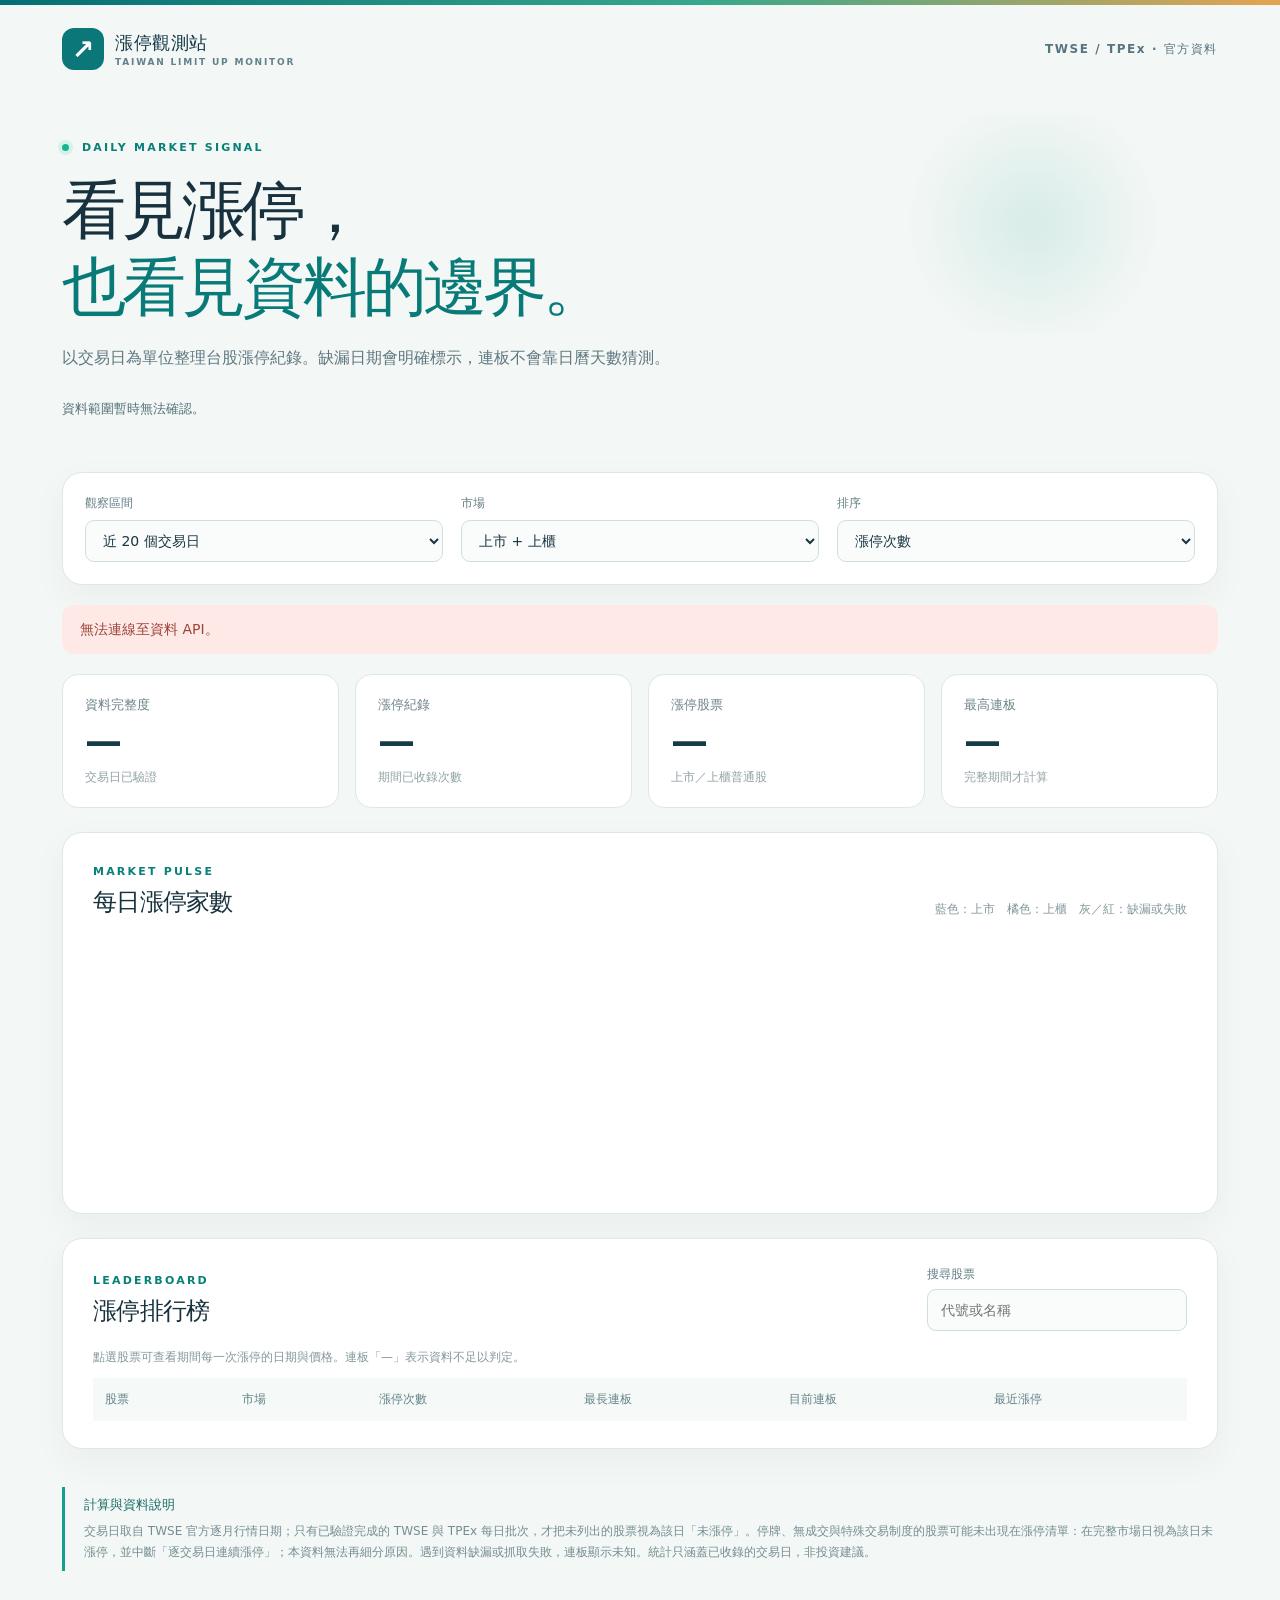
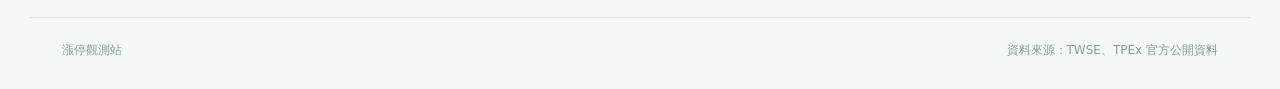
==== index.html @ 6367a00f "Initial Taiwan limit-up website" ====
<!doctype html>
<html lang="zh-Hant">
<head>
  <meta charset="utf-8">
  <meta name="viewport" content="width=device-width, initial-scale=1">
  <meta name="description" content="台股上市與上櫃普通股每日漲停紀錄、交易日連板與漲停排行榜。">
  <meta http-equiv="Content-Security-Policy" content="default-src 'none'; script-src 'self' https://script.google.com https://script.googleusercontent.com; style-src 'self'; base-uri 'none'; form-action 'none'">
  <title>漲停觀測站｜台股交易日統計</title>
  <link rel="stylesheet" href="styles.css">
  <script defer src="config.js"></script>
  <script defer src="stats.js"></script>
  <script defer src="app.js"></script>
</head>
<body>
  <div class="topline"></div>
  <header class="site-header wrap">
    <a class="brand" href="#top" aria-label="漲停觀測站首頁"><span class="brand-mark">↗</span><span>漲停觀測站<small>TAIWAN LIMIT UP MONITOR</small></span></a>
    <span class="header-tag">TWSE / TPEx · 官方資料</span>
  </header>
  <main id="top" class="wrap">
    <section class="hero" aria-labelledby="page-title">
      <div class="eyebrow"><span class="live-dot"></span> DAILY MARKET SIGNAL</div>
      <h1 id="page-title">看見漲停，<br><em>也看見資料的邊界。</em></h1>
      <p>以交易日為單位整理台股漲停紀錄。缺漏日期會明確標示，連板不會靠日曆天數猜測。</p>
      <div class="meta-line" id="coverage">正在讀取資料涵蓋範圍…</div>
    </section>

    <section class="panel filters" aria-label="統計條件">
      <div class="filter-group"><label for="period">觀察區間</label><select id="period"><option value="5">近 5 個交易日</option><option value="10">近 10 個交易日</option><option value="20" selected>近 20 個交易日</option><option value="30">近 30 個交易日</option><option value="60">近 60 個交易日</option><option value="custom">自訂交易日數</option></select></div>
      <div class="filter-group custom-group" id="custom-group" hidden><label for="custom-days">交易日數（1–120）</label><input id="custom-days" type="number" min="1" max="120" value="20"></div>
      <div class="filter-group"><label for="market">市場</label><select id="market"><option value="ALL">上市 + 上櫃</option><option value="TWSE">上市 TWSE</option><option value="TPEx">上櫃 TPEx</option></select></div>
      <div class="filter-group"><label for="sort">排序</label><select id="sort"><option value="count">漲停次數</option><option value="longest">最長連板</option><option value="current">截至最新交易日連板</option><option value="last_date">最近漲停日</option></select></div>
    </section>

    <div id="notice" class="notice" role="status" aria-live="polite">準備載入交易日與漲停資料…</div>

    <section class="metrics" aria-label="期間摘要">
      <article class="metric"><span>資料完整度</span><strong id="metric-coverage">—</strong><small id="metric-coverage-sub">交易日已驗證</small></article>
      <article class="metric"><span>漲停紀錄</span><strong id="metric-hits">—</strong><small>期間已收錄次數</small></article>
      <article class="metric"><span>漲停股票</span><strong id="metric-stocks">—</strong><small>上市／上櫃普通股</small></article>
      <article class="metric"><span>最高連板</span><strong id="metric-streak">—</strong><small>完整期間才計算</small></article>
    </section>

    <section class="panel chart-panel" aria-labelledby="chart-title">
      <div class="section-heading"><div><span class="section-kicker">MARKET PULSE</span><h2 id="chart-title">每日漲停家數</h2></div><p>藍色：上市　橘色：上櫃　灰／紅：缺漏或失敗</p></div>
      <div class="chart-scroll"><svg id="daily-chart" role="img" aria-label="每日 TWSE 與 TPEx 漲停家數長條圖"></svg></div>
      <div id="chart-table" class="sr-only"></div>
    </section>

    <section class="panel ranking-panel" aria-labelledby="ranking-title">
      <div class="section-heading ranking-heading"><div><span class="section-kicker">LEADERBOARD</span><h2 id="ranking-title">漲停排行榜</h2></div><label class="search"><span>搜尋股票</span><input id="search" type="search" placeholder="代號或名稱" autocomplete="off"></label></div>
      <p class="table-hint">點選股票可查看期間每一次漲停的日期與價格。連板「—」表示資料不足以判定。</p>
      <div class="table-scroll"><table><thead><tr><th>股票</th><th>市場</th><th>漲停次數</th><th>最長連板</th><th>目前連板</th><th>最近漲停</th></tr></thead><tbody id="ranking-body"></tbody></table></div>
      <div id="empty" class="empty" hidden>此條件下沒有已收錄的漲停股票。</div>
    </section>

    <aside class="method" aria-label="資料說明"><strong>計算與資料說明</strong><p>交易日取自 TWSE 官方逐月行情日期；只有已驗證完成的 TWSE 與 TPEx 每日批次，才把未列出的股票視為該日「未漲停」。停牌、無成交與特殊交易制度的股票可能未出現在漲停清單：在完整市場日視為該日未漲停，並中斷「逐交易日連續漲停」；本資料無法再細分原因。遇到資料缺漏或抓取失敗，連板顯示未知。統計只涵蓋已收錄的交易日，非投資建議。</p></aside>
  </main>
  <footer class="wrap footer"><span>漲停觀測站</span><span>資料來源：TWSE、TPEx 官方公開資料</span></footer>
</body>
</html>
---- styles.css ----
:root{color-scheme:light;font-family:Inter,"Noto Sans TC","Microsoft JhengHei",system-ui,sans-serif;color:#17313e;background:#f3f7f5;font-synthesis:none}*{box-sizing:border-box}body{margin:0}.topline{height:5px;background:linear-gradient(90deg,#056e73,#36a88c 55%,#e5a350)}.wrap{max-width:1220px;margin:auto;padding-left:32px;padding-right:32px}.site-header{height:88px;display:flex;align-items:center;justify-content:space-between}.brand{display:flex;align-items:center;gap:11px;color:#113745;text-decoration:none;font-weight:800;font-size:18px;letter-spacing:.03em}.brand small{display:block;margin-top:2px;color:#62808b;font-size:9px;letter-spacing:.2em;font-weight:700}.brand-mark{display:grid;place-items:center;width:42px;height:42px;border-radius:12px;background:#0b7778;color:#fff;font-size:27px}.header-tag{color:#557581;font-size:12px;font-weight:700;letter-spacing:.13em}.hero{padding:48px 0 54px;position:relative}.hero:after{content:"";position:absolute;right:3%;top:20px;width:300px;height:220px;background:radial-gradient(circle,#a5d8d0 0,transparent 68%);opacity:.35;pointer-events:none}.eyebrow,.section-kicker{font-size:11px;letter-spacing:.2em;color:#078079;font-weight:800}.live-dot{display:inline-block;width:7px;height:7px;border-radius:50%;background:#17b594;margin-right:7px;box-shadow:0 0 0 4px #d6f1e9}h1{font-size:clamp(37px,5vw,64px);letter-spacing:-.06em;line-height:1.2;margin:18px 0 18px;font-weight:850}h1 em{font-style:normal;color:#087a78}.hero p{font-size:16px;color:#5f7781;max-width:650px;line-height:1.8;margin:0}.meta-line{margin-top:28px;color:#55727a;font-size:13px}.panel{background:#fff;border:1px solid #dce8e6;border-radius:20px;box-shadow:0 12px 36px rgba(29,79,74,.045)}.filters{display:flex;gap:18px;flex-wrap:wrap;padding:22px}.filter-group{flex:1 1 180px;min-width:150px}.filter-group label,.search span{display:block;color:#627d83;font-weight:700;font-size:12px;margin-bottom:8px}.filter-group select,.filter-group input,.search input{width:100%;height:42px;border:1px solid #cfdfdd;border-radius:9px;background:#f9fcfb;color:#193642;padding:0 13px;font:inherit;font-size:14px}.filter-group select:focus,.filter-group input:focus,.search input:focus{outline:2px solid #2e9e97;outline-offset:2px}.custom-group[hidden],.empty[hidden]{display:none}.notice{border-radius:12px;padding:14px 18px;margin:20px 0;background:#e8f5f0;color:#176a61;line-height:1.5;font-size:14px}.notice.warning{background:#fff3db;color:#885b14}.notice.error{background:#ffe9e7;color:#9b4339}.metrics{display:grid;grid-template-columns:repeat(4,1fr);gap:16px;margin:20px 0 24px}.metric{background:#fff;border:1px solid #dce8e6;border-radius:16px;padding:21px 22px;min-height:132px}.metric span{display:block;color:#6b8288;font-size:13px;font-weight:700}.metric strong{display:block;color:#143b47;font-size:37px;letter-spacing:-.045em;margin:7px 0 3px;line-height:1.12}.metric small{color:#91a3a6;font-size:12px}.chart-panel,.ranking-panel{padding:27px 30px;margin:24px 0}.section-heading{display:flex;align-items:end;justify-content:space-between;gap:16px}.section-heading h2{margin:7px 0 0;font-size:24px;letter-spacing:-.03em}.section-heading p,.table-hint{color:#83979b;font-size:12px;margin:0}.chart-scroll{overflow-x:auto;margin-top:28px}.chart-scroll svg{display:block;min-height:240px;width:100%}.ranking-heading{align-items:center}.search{width:260px;max-width:100%}.search span{margin-bottom:6px}.table-hint{margin:18px 0 12px}.table-scroll{overflow-x:auto}table{width:100%;border-collapse:collapse;min-width:730px}th{padding:13px 12px;background:#f5faf8;text-align:left;color:#638087;font-size:12px;font-weight:800;white-space:nowrap}td{padding:15px 12px;border-bottom:1px solid #eaf0ee;color:#3d606a;font-size:13px}tbody tr:hover{background:#f8fbfa}.stock-button{background:none;border:0;padding:0;text-align:left;color:#143c48;font:inherit;font-size:14px;font-weight:800;cursor:pointer}.stock-button:hover{text-decoration:underline}.stock-button small{display:block;color:#82999d;font-size:11px;font-weight:600;margin-top:3px}.number{font-weight:800;color:#097d78}.pill{display:inline-block;background:#e6f3f0;color:#19736b;border-radius:99px;padding:5px 10px;font-size:11px;font-weight:800}.pill.tpex{background:#fff2e3;color:#a46828}.detail-row td{background:#f9fcfb;padding:6px 14px 16px}.detail-list{display:grid;grid-template-columns:repeat(auto-fill,minmax(190px,1fr));gap:8px}.detail-item{border:1px solid #e3eeeb;background:#fff;border-radius:9px;padding:10px 12px;font-size:12px}.detail-item strong{display:block;color:#31515b;margin-bottom:5px}.empty{text-align:center;color:#82969a;padding:35px}.method{border-left:3px solid #16a08f;padding:7px 0 7px 19px;margin:38px 0 46px}.method strong{font-size:13px;color:#176c68}.method p{color:#758d92;line-height:1.8;font-size:12px;margin:7px 0 0}.footer{border-top:1px solid #d8e6e3;display:flex;justify-content:space-between;padding-top:24px;padding-bottom:30px;color:#869da0;font-size:12px}.sr-only{position:absolute;width:1px;height:1px;overflow:hidden;clip:rect(0,0,0,0);white-space:nowrap}@media(max-width:800px){.wrap{padding-left:20px;padding-right:20px}.hero{padding-top:30px;padding-bottom:36px}.metrics{grid-template-columns:repeat(2,1fr)}.section-heading{align-items:start;flex-direction:column}.chart-scroll svg{min-width:580px}.ranking-heading{align-items:stretch}.search{width:100%}}@media(max-width:520px){.site-header{height:75px}.header-tag{font-size:10px}.brand{font-size:16px}.brand small{font-size:8px}.hero p{font-size:14px}.filters{gap:12px}.filter-group{flex-basis:calc(50% - 12px);min-width:130px}.metrics{gap:10px}.metric{padding:16px;min-height:115px}.metric strong{font-size:29px}.chart-panel,.ranking-panel{padding:20px 16px}.footer{gap:10px;flex-direction:column}}
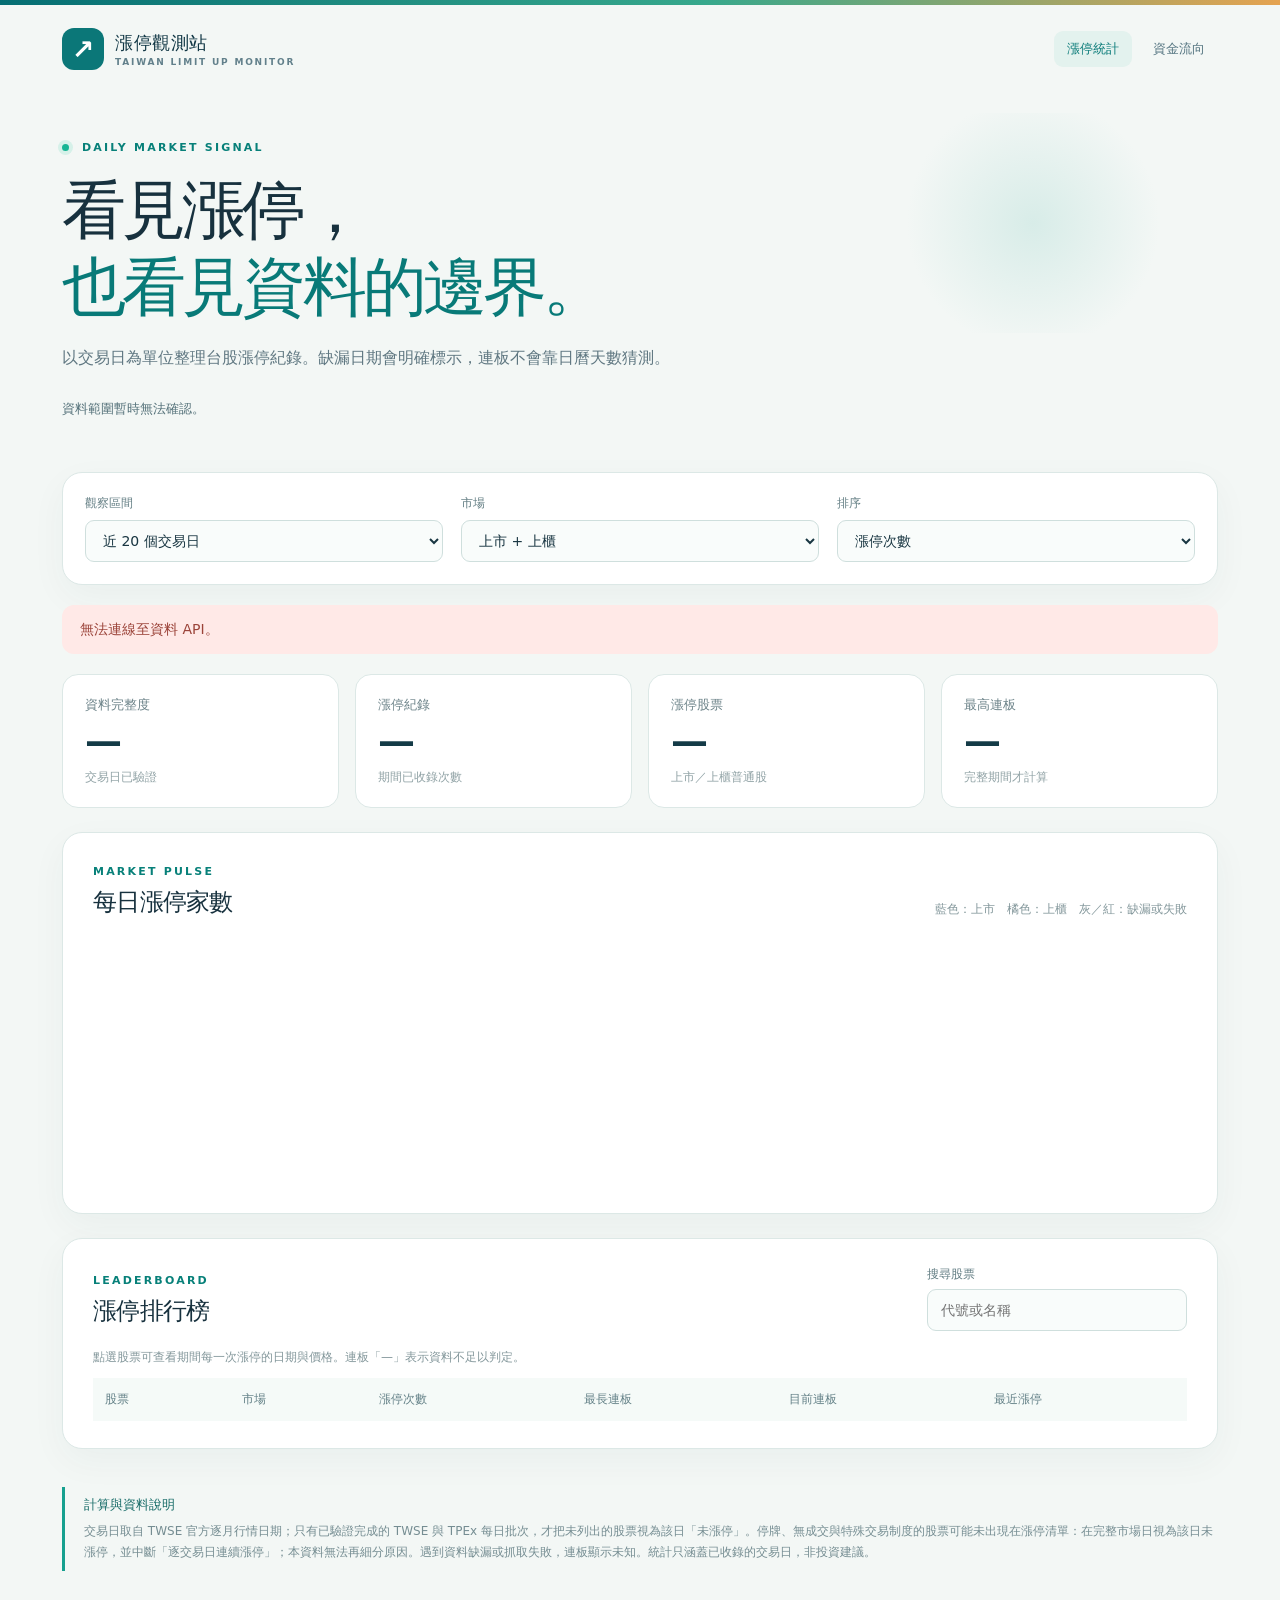
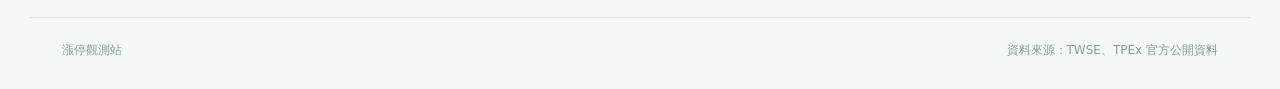
==== commit 7c1c71d8: "Publish capital flow ranking page" ====
--- a/index.html
+++ b/index.html
@@ -7,6 +7,7 @@
   <meta http-equiv="Content-Security-Policy" content="default-src 'none'; script-src 'self' https://script.google.com https://script.googleusercontent.com; style-src 'self'; base-uri 'none'; form-action 'none'">
   <title>漲停觀測站｜台股交易日統計</title>
   <link rel="stylesheet" href="styles.css">
+  <link rel="stylesheet" href="capital-flow.css">
   <script defer src="config.js"></script>
   <script defer src="stats.js"></script>
   <script defer src="app.js"></script>
@@ -15,7 +16,7 @@
   <div class="topline"></div>
   <header class="site-header wrap">
     <a class="brand" href="#top" aria-label="漲停觀測站首頁"><span class="brand-mark">↗</span><span>漲停觀測站<small>TAIWAN LIMIT UP MONITOR</small></span></a>
-    <span class="header-tag">TWSE / TPEx · 官方資料</span>
+    <nav class="page-nav" aria-label="網站頁面"><a href="index.html" aria-current="page">漲停統計</a><a href="capital-flow.html">資金流向</a></nav>
   </header>
   <main id="top" class="wrap">
     <section class="hero" aria-labelledby="page-title">
--- a/capital-flow.css
+++ b/capital-flow.css
@@ -0,0 +1 @@
+.page-nav{display:flex;gap:8px;align-items:center}.page-nav a{color:#557581;text-decoration:none;font-size:13px;font-weight:800;padding:9px 13px;border-radius:9px}.page-nav a:hover,.page-nav a[aria-current="page"]{background:#e3f2ee;color:#087a78}.flow-hero{padding-bottom:40px}.flow-metrics{margin-top:22px}.flow-table{min-width:760px}.flow-table td{vertical-align:top}.flow-rank{font-weight:800;color:#087a78}.flow-partial-amount{color:#8a6333;font-weight:700}.partial-badge{background:#fff3db;color:#885b14;border-radius:99px;padding:8px 11px;font-size:12px;font-weight:800}.flow-detail-note{margin:8px 0 14px;color:#657f83;line-height:1.6;font-size:12px}.flow-leaders{display:grid;grid-template-columns:repeat(2,minmax(0,1fr));gap:15px}.flow-leaders section{background:#fff;border:1px solid #e3eeeb;border-radius:12px;padding:13px}.flow-leaders h3{font-size:13px;color:#31515b;margin:0 0 8px}.flow-leaders p{font-size:12px;margin:7px 0;color:#4e6d75;line-height:1.5}@media(max-width:800px){.flow-leaders{grid-template-columns:1fr}.flow-hero{padding-bottom:30px}}@media(max-width:520px){.page-nav{gap:2px}.page-nav a{padding:7px;font-size:11px}.site-header .brand small{letter-spacing:.08em}.flow-table{min-width:690px}}
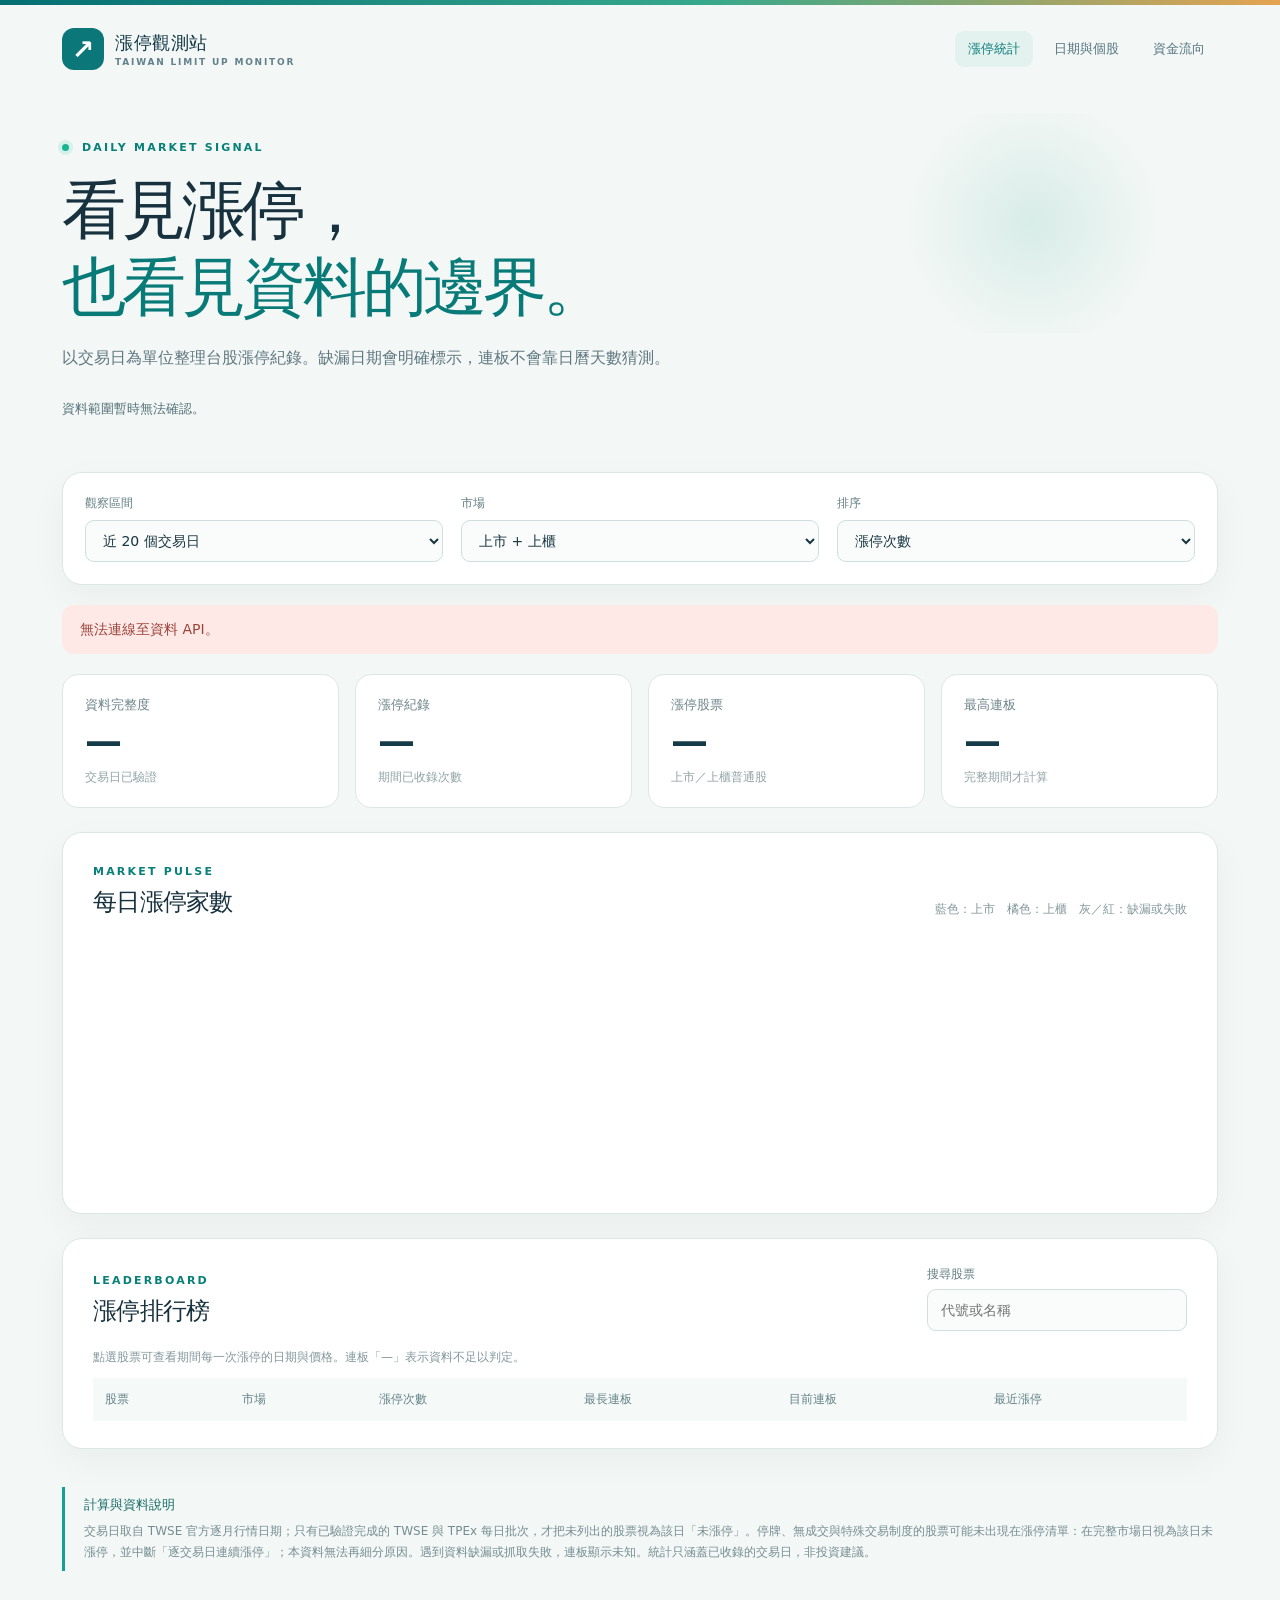
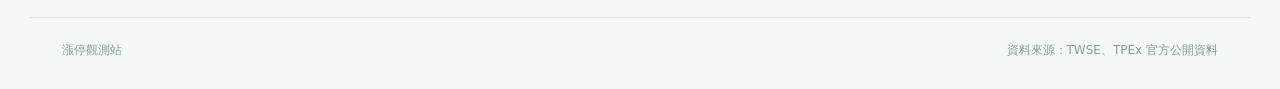
==== commit 428ea48c: "Add date and stock explorer and guarded sector limit-up lists" ====
--- a/index.html
+++ b/index.html
@@ -16,7 +16,7 @@
   <div class="topline"></div>
   <header class="site-header wrap">
     <a class="brand" href="#top" aria-label="漲停觀測站首頁"><span class="brand-mark">↗</span><span>漲停觀測站<small>TAIWAN LIMIT UP MONITOR</small></span></a>
-    <nav class="page-nav" aria-label="網站頁面"><a href="index.html" aria-current="page">漲停統計</a><a href="capital-flow.html">資金流向</a></nav>
+    <nav class="page-nav" aria-label="網站頁面"><a href="index.html" aria-current="page">漲停統計</a><a href="explore.html">日期與個股</a><a href="capital-flow.html">資金流向</a></nav>
   </header>
   <main id="top" class="wrap">
     <section class="hero" aria-labelledby="page-title">
--- a/capital-flow.css
+++ b/capital-flow.css
@@ -1 +1,2 @@
-.page-nav{display:flex;gap:8px;align-items:center}.page-nav a{color:#557581;text-decoration:none;font-size:13px;font-weight:800;padding:9px 13px;border-radius:9px}.page-nav a:hover,.page-nav a[aria-current="page"]{background:#e3f2ee;color:#087a78}.flow-hero{padding-bottom:40px}.flow-metrics{margin-top:22px}.flow-table{min-width:760px}.flow-table td{vertical-align:top}.flow-rank{font-weight:800;color:#087a78}.flow-partial-amount{color:#8a6333;font-weight:700}.partial-badge{background:#fff3db;color:#885b14;border-radius:99px;padding:8px 11px;font-size:12px;font-weight:800}.flow-detail-note{margin:8px 0 14px;color:#657f83;line-height:1.6;font-size:12px}.flow-leaders{display:grid;grid-template-columns:repeat(2,minmax(0,1fr));gap:15px}.flow-leaders section{background:#fff;border:1px solid #e3eeeb;border-radius:12px;padding:13px}.flow-leaders h3{font-size:13px;color:#31515b;margin:0 0 8px}.flow-leaders p{font-size:12px;margin:7px 0;color:#4e6d75;line-height:1.5}@media(max-width:800px){.flow-leaders{grid-template-columns:1fr}.flow-hero{padding-bottom:30px}}@media(max-width:520px){.page-nav{gap:2px}.page-nav a{padding:7px;font-size:11px}.site-header .brand small{letter-spacing:.08em}.flow-table{min-width:690px}}
+.page-nav{display:flex;gap:8px;align-items:center}.page-nav a{color:#557581;text-decoration:none;font-size:13px;font-weight:800;padding:9px 13px;border-radius:9px}.page-nav a:hover,.page-nav a[aria-current="page"]{background:#e3f2ee;color:#087a78}.flow-hero{padding-bottom:40px}.flow-metrics{margin-top:22px}.flow-table{min-width:760px}.flow-table td{vertical-align:top}.flow-rank{font-weight:800;color:#087a78}.flow-partial-amount{color:#8a6333;font-weight:700}.partial-badge{background:#fff3db;color:#885b14;border-radius:99px;padding:8px 11px;font-size:12px;font-weight:800}.flow-detail-note{margin:8px 0 14px;color:#657f83;line-height:1.6;font-size:12px}.flow-leaders{display:grid;grid-template-columns:repeat(2,minmax(0,1fr));gap:15px}.flow-leaders section{background:#fff;border:1px solid #e3eeeb;border-radius:12px;padding:13px}.flow-leaders h3{font-size:13px;color:#31515b;margin:0 0 8px}.flow-leaders p{font-size:12px;margin:7px 0;color:#4e6d75;line-height:1.5}.flow-limit-button{border:0;background:#e3f2ee;color:#087a78;padding:5px 9px;border-radius:8px;font:inherit;font-weight:800;cursor:pointer}.flow-limitups{margin-top:14px;padding:14px;border:1px solid #d9e9e5;border-radius:12px;background:#fbfefd}.flow-limitups h3{margin:0 0 8px;font-size:14px}.flow-limitups p{margin:7px 0;font-size:13px}.flow-limitups a{color:#087a78;font-weight:800}@media(max-width:800px){.flow-leaders{grid-template-columns:1fr}.flow-hero{padding-bottom:30px}}@media(max-width:520px){.page-nav{gap:2px}.page-nav a{padding:7px;font-size:11px}.site-header .brand small{letter-spacing:.08em}.flow-table{min-width:690px}}
+@media(max-width:640px){.site-header{height:auto;min-height:75px;flex-wrap:wrap;padding-top:12px;padding-bottom:10px;gap:8px}.page-nav{width:100%;justify-content:space-between}.page-nav a{flex:1;text-align:center}}
